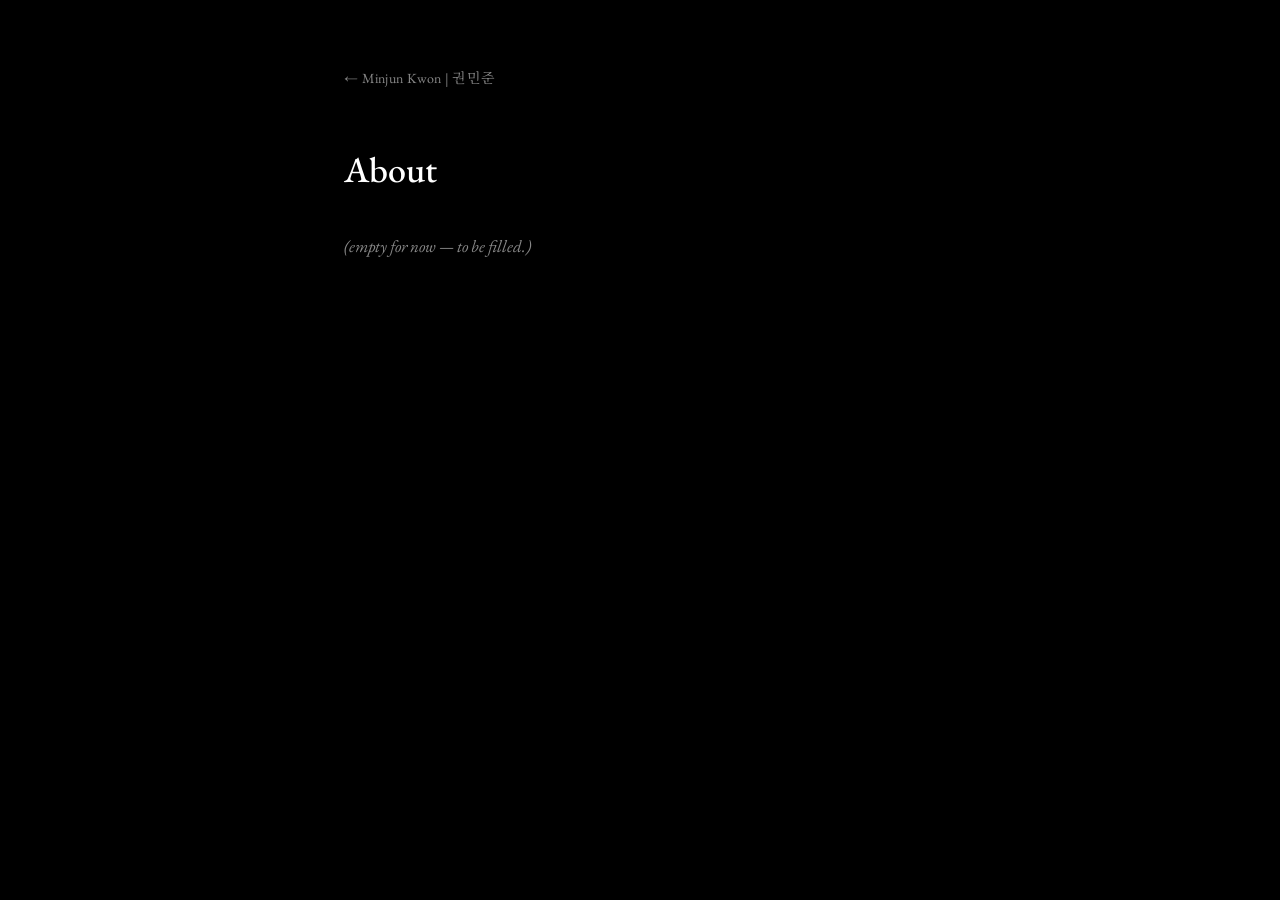
==== about.html @ 4de2fe7f "Add files via upload" ====
<!DOCTYPE html>
<html lang="en">
<head>
<meta charset="UTF-8">
<meta name="viewport" content="width=device-width, initial-scale=1.0">
<meta name="theme-color" content="#000000">
<title>About — Minjun Kwon</title>
<link rel="preconnect" href="https://fonts.googleapis.com">
<link rel="preconnect" href="https://fonts.gstatic.com" crossorigin>
<link href="https://fonts.googleapis.com/css2?family=EB+Garamond:ital,wght@0,400;0,500;1,400&family=Noto+Serif+KR:wght@400;500&display=swap" rel="stylesheet">
<link rel="stylesheet" href="style.css">
</head>
<body class="page">
<a class="back" href="index.html">← Minjun Kwon | 권민준</a>

<h1>About</h1>
<p class="muted">(empty for now — to be filled.)</p>
</body>
</html>
---- style.css ----
:root {
  --bg: #000;
  --fg: #fff;
  --muted: #888;
  --font-display: "EB Garamond", "Noto Serif KR", Georgia, serif;
  --font-ko: "Noto Serif KR", "EB Garamond", serif;
}

* { box-sizing: border-box; margin: 0; padding: 0; }

html, body {
  background: var(--bg);
  color: var(--fg);
  font-family: var(--font-display);
  min-height: 100vh;
  -webkit-font-smoothing: antialiased;
}

a { color: inherit; text-decoration: none; }
a:focus-visible { outline: 1px dashed var(--fg); outline-offset: 4px; }

/* ───── Home: arrow hub ───── */

body.home {
  display: flex;
  flex-direction: column;
  justify-content: center;
  align-items: center;
  min-height: 100vh;
  padding: 2rem 1rem 4rem;
}

.hub {
  position: relative;
  width: min(680px, 100%);
  aspect-ratio: 680 / 520;
}

.hub-svg {
  position: absolute;
  inset: 0;
  width: 100%;
  height: 100%;
}

.node {
  position: absolute;
  font-size: clamp(18px, 2.4vw, 24px);
  transform: translate(-50%, -50%);
  transition: opacity 0.25s ease;
  white-space: nowrap;
}

.node:hover { opacity: 0.55; }

/* Coordinates mirror the SVG anchor points so text and arrows align. */
.node-tl { left: 29.4%;  top: 28.8%; }   /* 200,150 */
.node-tr { left: 70.6%;  top: 28.8%; }   /* 480,150 */
.node-bl { left: 29.4%;  top: 75%;   }   /* 200,395 */
.node-br { left: 70.6%;  top: 75%;   }   /* 480,395 */

.name {
  position: absolute;
  left: 50%;
  top: 51.5%;
  transform: translate(-50%, -50%);
  text-align: center;
  line-height: 1.15;
}

.name-en {
  font-size: clamp(28px, 4.8vw, 40px);
  font-weight: 500;
  letter-spacing: 0.01em;
}

.name-ko {
  font-family: var(--font-ko);
  font-size: clamp(18px, 2.6vw, 22px);
  font-weight: 400;
  color: var(--muted);
  margin-top: 4px;
}

.copyright {
  position: fixed;
  bottom: 1.25rem;
  left: 0;
  right: 0;
  text-align: center;
  font-size: 12px;
  color: var(--muted);
}

/* ───── Subpages ───── */

body.page {
  max-width: 640px;
  margin: 0 auto;
  padding: 4rem 1.5rem 6rem;
  line-height: 1.7;
}

.back {
  display: inline-block;
  font-size: 14px;
  color: var(--muted);
  margin-bottom: 3rem;
  letter-spacing: 0.02em;
}
.back:hover { color: var(--fg); }

.page h1 {
  font-size: clamp(28px, 4vw, 36px);
  font-weight: 500;
  margin-bottom: 2rem;
}

.page p {
  font-size: 17px;
  margin-bottom: 1.25rem;
  color: #e8e8e8;
}

.page p.muted {
  color: var(--muted);
  font-style: italic;
}

/* Mobile: shrink the hub gracefully but keep the geometry */
@media (max-width: 520px) {
  .node { font-size: 16px; }
  .name-en { font-size: 24px; }
  .name-ko { font-size: 15px; }
  .copyright { font-size: 11px; }
}
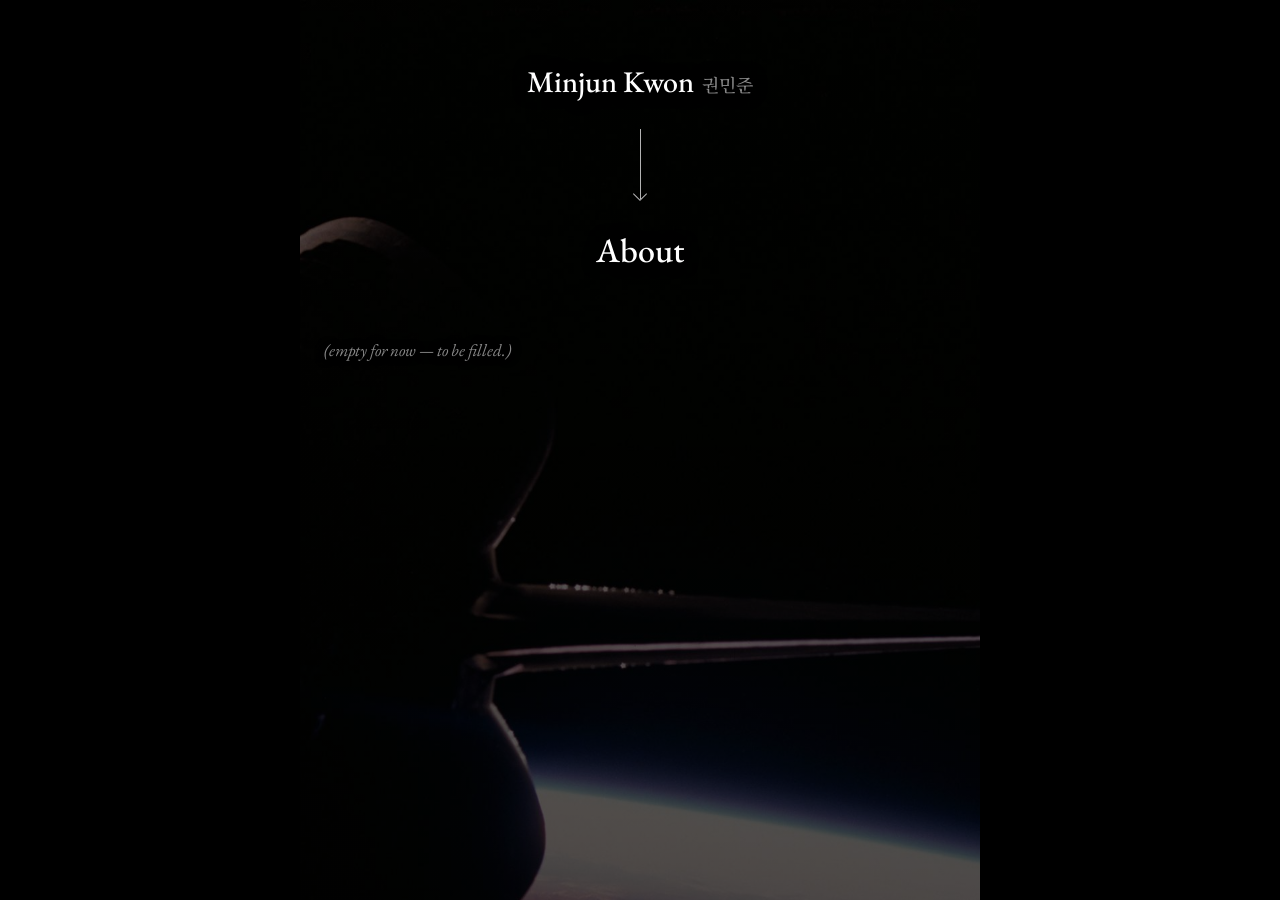
==== commit c325cc9b: "Add files via upload" ====
--- a/about.html
+++ b/about.html
@@ -11,9 +11,12 @@
 <link rel="stylesheet" href="style.css">
 </head>
 <body class="page">
-<a class="back" href="index.html">← Minjun Kwon | 권민준</a>
+<header class="page-header">
+  <a class="home-link" href="index.html">Minjun Kwon<span class="ko">권민준</span></a>
+  <span class="down-arrow" aria-hidden="true"></span>
+  <div class="page-title">About</div>
+</header>
 
-<h1>About</h1>
 <p class="muted">(empty for now — to be filled.)</p>
 </body>
 </html>
--- a/style.css
+++ b/style.css
@@ -14,6 +14,28 @@
   font-family: var(--font-display);
   min-height: 100vh;
   -webkit-font-smoothing: antialiased;
+}
+
+body.home {
+  background: #000;
+}
+
+#earth-canvas {
+  position: fixed;
+  inset: 0;
+  width: 100vw;
+  height: 100vh;
+  z-index: 0;
+  display: block;
+}
+
+/* Everything in the hub sits above the canvas. */
+body.home .hub {
+  position: relative;
+  z-index: 1;
+}
+body.home .copyright {
+  z-index: 1;
 }
 
 a { color: inherit; text-decoration: none; }
@@ -32,8 +54,8 @@
 
 .hub {
   position: relative;
-  width: min(680px, 100%);
-  aspect-ratio: 680 / 520;
+  width: min(900px, 100%);
+  aspect-ratio: 900 / 640;
 }
 
 .hub-svg {
@@ -45,27 +67,62 @@
 
 .node {
   position: absolute;
+  transform: translate(-50%, -50%);
+  text-align: center;
+  white-space: nowrap;
+  display: flex;
+  flex-direction: column;
+  align-items: center;
+  gap: 2px;
+  text-shadow: 0 0 12px rgba(0,0,0,0.8);
+}
+
+.node-label {
   font-size: clamp(18px, 2.4vw, 24px);
+  line-height: 1;
+}
+
+.node-sub {
+  font-size: clamp(11px, 1.2vw, 13px);
+  color: var(--muted);
+  font-style: italic;
+  line-height: 1;
+}
+
+/* Coordinates mirror the SVG anchor points (out of 900 × 640). */
+.node-tl { left: 25%;  top: 23.4%; }   /* 225,150 */
+.node-tr { left: 75%;  top: 23.4%; }   /* 675,150 */
+.node-bl { left: 25%;  top: 71.9%; }   /* 225,460 */
+.node-br { left: 75%;  top: 71.9%; }   /* 675,460 */
+
+/* Shake on hover — short, tilt-only, looping while hovered.
+   Wrapped in @media (hover: hover) so mobile taps don't trigger it. */
+@media (hover: hover) {
+  .node:hover {
+    animation: tilt-shake 0.18s linear infinite;
+  }
+}
+
+@keyframes tilt-shake {
+  0%   { transform: translate(-50%, -50%) rotate(0deg); }
+  25%  { transform: translate(-50%, -50%) rotate(2deg); }
+  50%  { transform: translate(-50%, -50%) rotate(0deg); }
+  75%  { transform: translate(-50%, -50%) rotate(-2deg); }
+  100% { transform: translate(-50%, -50%) rotate(0deg); }
+}
+
+@media (prefers-reduced-motion: reduce) {
+  .node:hover { animation: none; }
+}
+
+.name {
+  position: absolute;
+  left: 50%;
+  top: 50%;
   transform: translate(-50%, -50%);
-  transition: opacity 0.25s ease;
-  white-space: nowrap;
-}
-
-.node:hover { opacity: 0.55; }
-
-/* Coordinates mirror the SVG anchor points so text and arrows align. */
-.node-tl { left: 29.4%;  top: 28.8%; }   /* 200,150 */
-.node-tr { left: 70.6%;  top: 28.8%; }   /* 480,150 */
-.node-bl { left: 29.4%;  top: 75%;   }   /* 200,395 */
-.node-br { left: 70.6%;  top: 75%;   }   /* 480,395 */
-
-.name {
-  position: absolute;
-  left: 50%;
-  top: 51.5%;
-  transform: translate(-50%, -50%);
   text-align: center;
   line-height: 1.15;
+  text-shadow: 0 0 16px rgba(0,0,0,0.85);
 }
 
 .name-en {
@@ -90,15 +147,70 @@
   text-align: center;
   font-size: 12px;
   color: var(--muted);
+  text-shadow: 0 0 10px rgba(0,0,0,0.8);
 }
 
 /* ───── Subpages ───── */
 
 body.page {
-  max-width: 640px;
+  max-width: 680px;
   margin: 0 auto;
-  padding: 4rem 1.5rem 6rem;
+  padding: 3.5rem 1.5rem 6rem;
   line-height: 1.7;
+  background-image:
+    linear-gradient(rgba(0,0,0,0.55), rgba(0,0,0,0.7)),
+    url("assets/space.jpg");
+  background-size: cover;
+  background-position: center top;
+  background-attachment: fixed;
+  background-repeat: no-repeat;
+  min-height: 100vh;
+}
+
+/* Header: name points down to the page name (Asher-style). */
+.page-header {
+  text-align: center;
+  margin-bottom: 3.5rem;
+}
+
+.page-header .home-link {
+  font-size: clamp(22px, 3.4vw, 30px);
+  font-weight: 500;
+  text-shadow: 0 0 16px rgba(0,0,0,0.9);
+}
+
+.page-header .home-link .ko {
+  font-family: var(--font-ko);
+  font-size: 0.6em;
+  color: var(--muted);
+  margin-left: 0.4em;
+}
+
+.page-header .down-arrow {
+  display: block;
+  margin: 1.4rem auto;
+  width: 1px;
+  height: 70px;
+  position: relative;
+  background: rgba(255,255,255,0.7);
+}
+.page-header .down-arrow::after {
+  content: "";
+  position: absolute;
+  bottom: 0;
+  left: 50%;
+  transform: translateX(-50%);
+  width: 9px;
+  height: 9px;
+  border-right: 1px solid rgba(255,255,255,0.7);
+  border-bottom: 1px solid rgba(255,255,255,0.7);
+  transform: translateX(-50%) rotate(45deg);
+}
+
+.page-header .page-title {
+  font-size: clamp(26px, 4vw, 34px);
+  font-weight: 500;
+  text-shadow: 0 0 16px rgba(0,0,0,0.9);
 }
 
 .back {
@@ -114,22 +226,41 @@
   font-size: clamp(28px, 4vw, 36px);
   font-weight: 500;
   margin-bottom: 2rem;
+}
+
+.section {
+  margin-bottom: 2.5rem;
+}
+.section h2 {
+  font-size: 22px;
+  font-weight: 400;
+  padding-bottom: 0.6rem;
+  border-bottom: 1px solid rgba(255,255,255,0.25);
+  margin-bottom: 1.2rem;
 }
 
 .page p {
   font-size: 17px;
   margin-bottom: 1.25rem;
   color: #e8e8e8;
+  text-shadow: 0 0 10px rgba(0,0,0,0.7);
 }
 
 .page p.muted {
   color: var(--muted);
   font-style: italic;
 }
+
+.page a.inline-link {
+  color: #fff;
+  border-bottom: 1px solid rgba(255,255,255,0.4);
+}
+.page a.inline-link:hover { border-bottom-color: #fff; }
 
 /* Mobile: shrink the hub gracefully but keep the geometry */
 @media (max-width: 520px) {
-  .node { font-size: 16px; }
+  .node-label { font-size: 15px; }
+  .node-sub { font-size: 10px; }
   .name-en { font-size: 24px; }
   .name-ko { font-size: 15px; }
   .copyright { font-size: 11px; }
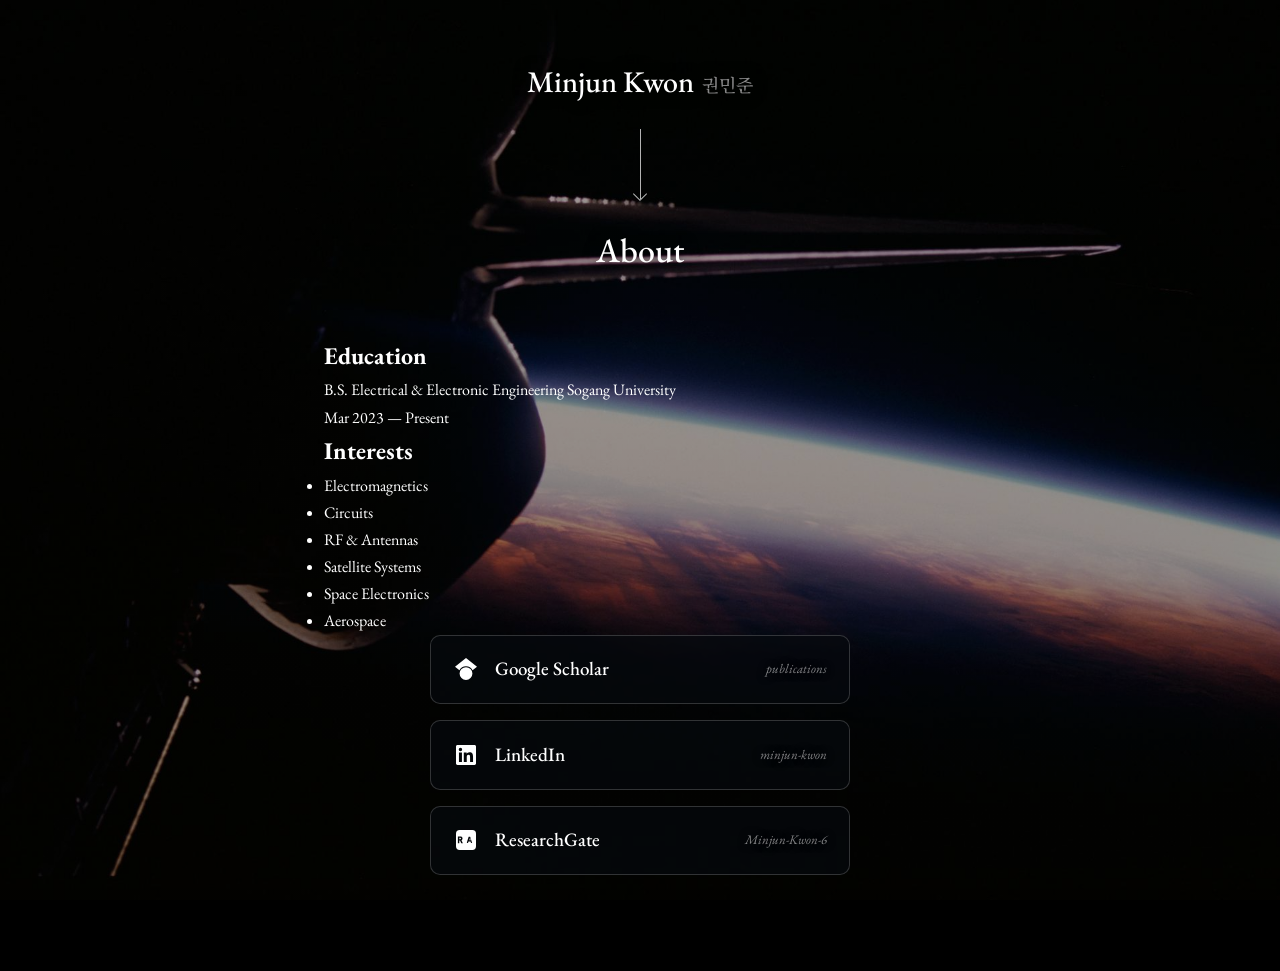
==== commit 1ab7323b: "Update about.html" ====
--- a/about.html
+++ b/about.html
@@ -17,6 +17,55 @@
   <div class="page-title">About</div>
 </header>
 
-<p class="muted">(empty for now — to be filled.)</p>
+<div class="about-body">
+  <section class="about-section">
+    <h2>Education</h2>
+    <div class="about-entry">
+      <div class="about-entry-main">
+        <span class="about-entry-title">B.S. Electrical &amp; Electronic Engineering</span>
+        <span class="about-entry-sub">Sogang University</span>
+      </div>
+      <span class="about-entry-meta">Mar 2023 — Present</span>
+    </div>
+  </section>
+
+  <section class="about-section">
+    <h2>Interests</h2>
+    <ul class="about-tags">
+      <li>Electromagnetics</li>
+      <li>Circuits</li>
+      <li>RF &amp; Antennas</li>
+      <li>Satellite Systems</li>
+      <li>Space Electronics</li>
+      <li>Aerospace</li>
+    </ul>
+  </section>
+</div>
+
+<div class="platform-links about-links">
+  <a class="platform-link" href="https://scholar.google.com/citations?hl=en&user=caLp6-sAAAAJ" target="_blank" rel="noopener noreferrer">
+    <span class="platform-logo platform-logo-scholar" aria-hidden="true">
+      <svg viewBox="0 0 24 24" width="22" height="22" fill="currentColor"><path d="M12 24a7 7 0 1 1 0-14 7 7 0 0 1 0 14zm0-24L0 9.5l4.838 3.94A8 8 0 0 1 12 9a8 8 0 0 1 7.162 4.44L24 9.5z"/></svg>
+    </span>
+    <span class="platform-name">Google Scholar</span>
+    <span class="platform-handle">publications</span>
+  </a>
+
+  <a class="platform-link" href="https://www.linkedin.com/in/minjun-kwon-b9b861235/" target="_blank" rel="noopener noreferrer">
+    <span class="platform-logo platform-logo-linkedin" aria-hidden="true">
+      <svg viewBox="0 0 24 24" width="20" height="20" fill="currentColor"><path d="M20.45 20.45h-3.56v-5.57c0-1.33-.02-3.04-1.85-3.04-1.85 0-2.14 1.45-2.14 2.94v5.67H9.35V9h3.41v1.56h.05c.48-.9 1.63-1.85 3.36-1.85 3.6 0 4.27 2.37 4.27 5.45v6.29zM5.34 7.43a2.06 2.06 0 1 1 0-4.13 2.06 2.06 0 0 1 0 4.13zM7.12 20.45H3.55V9h3.57v11.45zM22.22 0H1.77C.79 0 0 .77 0 1.73v20.54C0 23.22.79 24 1.77 24h20.45c.98 0 1.78-.78 1.78-1.73V1.73C24 .77 23.2 0 22.22 0z"/></svg>
+    </span>
+    <span class="platform-name">LinkedIn</span>
+    <span class="platform-handle">minjun-kwon</span>
+  </a>
+
+  <a class="platform-link" href="https://www.researchgate.net/profile/Minjun-Kwon-6" target="_blank" rel="noopener noreferrer">
+    <span class="platform-logo platform-logo-rg" aria-hidden="true">
+      <svg viewBox="0 0 24 24" width="20" height="20" fill="currentColor"><path d="M19.586 0H4.414A4.414 4.414 0 0 0 0 4.414v15.172A4.414 4.414 0 0 0 4.414 24h15.172A4.414 4.414 0 0 0 24 19.586V4.414A4.414 4.414 0 0 0 19.586 0zM8.25 15.5c-.02.28-.06.5-.36.5H6.6c-.28 0-.35-.2-.45-.42l-1.3-3.02h-.9V15.5c0 .3-.12.5-.42.5h-.9c-.3 0-.38-.2-.38-.5V8.2c0-.3.08-.5.38-.5h2.5c1.6 0 2.7.7 2.7 2.35 0 1.05-.5 1.75-1.3 2.1l1.3 2.9c.06.14.08.24.08.35v.1zM4 9.15v1.9h1c.6 0 1-.3 1-.95s-.4-.95-1-.95H4zm15.4 5.9c0 .28-.1.45-.4.45h-.7c-.3 0-.42-.13-.5-.4l-.4-1.3h-2.4l-.4 1.3c-.08.27-.2.4-.5.4h-.7c-.3 0-.4-.17-.4-.45 0-.06 0-.12.03-.2l2.05-6.35c.1-.3.24-.5.6-.5h.85c.36 0 .5.2.6.5l2.05 6.35c.03.08.03.14.03.2h-.7zm-3.4-2.85h1.7l-.85-2.8-.85 2.8z"/></svg>
+    </span>
+    <span class="platform-name">ResearchGate</span>
+    <span class="platform-handle">Minjun-Kwon-6</span>
+  </a>
+</div>
 </body>
 </html>
--- a/style.css
+++ b/style.css
@@ -80,6 +80,8 @@
 .node-label {
   font-size: clamp(18px, 2.4vw, 24px);
   line-height: 1;
+  transition: letter-spacing 0.8s cubic-bezier(.22,.61,.36,1),
+              text-shadow 0.6s ease;
 }
 
 .node-sub {
@@ -87,6 +89,7 @@
   color: var(--muted);
   font-style: italic;
   line-height: 1;
+  transition: color 0.6s ease, letter-spacing 0.8s cubic-bezier(.22,.61,.36,1);
 }
 
 /* Coordinates mirror the SVG anchor points (out of 900 × 640). */
@@ -95,24 +98,24 @@
 .node-bl { left: 25%;  top: 71.9%; }   /* 225,460 */
 .node-br { left: 75%;  top: 71.9%; }   /* 675,460 */
 
-/* Shake on hover — short, tilt-only, looping while hovered.
-   Wrapped in @media (hover: hover) so mobile taps don't trigger it. */
+/* Hover: signal bloom (luminous halo) + a gentle letter-spacing expansion,
+   like the label coming into focus. Guarded for hover-capable devices, and
+   disabled under reduced-motion. */
 @media (hover: hover) {
-  .node:hover {
-    animation: tilt-shake 0.18s linear infinite;
-  }
-}
-
-@keyframes tilt-shake {
-  0%   { transform: translate(-50%, -50%) rotate(0deg); }
-  25%  { transform: translate(-50%, -50%) rotate(2deg); }
-  50%  { transform: translate(-50%, -50%) rotate(0deg); }
-  75%  { transform: translate(-50%, -50%) rotate(-2deg); }
-  100% { transform: translate(-50%, -50%) rotate(0deg); }
+  .node:hover .node-label {
+    letter-spacing: 0.18em;
+    text-shadow: 0 0 18px rgba(150,190,255,0.85), 0 0 4px rgba(255,255,255,0.6);
+  }
+  .node:hover .node-sub {
+    letter-spacing: 0.06em;
+    color: rgba(174,200,255,0.7);
+  }
 }
 
 @media (prefers-reduced-motion: reduce) {
-  .node:hover { animation: none; }
+  .node-label, .node-sub { transition: none; }
+  .node:hover .node-label { letter-spacing: normal; }
+  .node:hover .node-sub { letter-spacing: normal; }
 }
 
 .name {
@@ -157,14 +160,23 @@
   margin: 0 auto;
   padding: 3.5rem 1.5rem 6rem;
   line-height: 1.7;
+  min-height: 100vh;
+  position: relative;
+  z-index: 0;
+}
+
+/* Full-viewport background photo, fixed behind the text column. */
+body.page::before {
+  content: "";
+  position: fixed;
+  inset: 0;
+  z-index: -1;
   background-image:
-    linear-gradient(rgba(0,0,0,0.55), rgba(0,0,0,0.7)),
+    linear-gradient(rgba(0,0,0,0.35), rgba(0,0,0,0.5)),
     url("assets/space.jpg");
   background-size: cover;
-  background-position: center top;
-  background-attachment: fixed;
+  background-position: center bottom;
   background-repeat: no-repeat;
-  min-height: 100vh;
 }
 
 /* Header: name points down to the page name (Asher-style). */
@@ -177,6 +189,22 @@
   font-size: clamp(22px, 3.4vw, 30px);
   font-weight: 500;
   text-shadow: 0 0 16px rgba(0,0,0,0.9);
+  transition: letter-spacing 0.8s cubic-bezier(.22,.61,.36,1),
+              text-shadow 0.6s ease;
+}
+
+@media (hover: hover) {
+  .page-header .home-link:hover {
+    letter-spacing: 0.12em;
+    text-shadow: 0 0 16px rgba(0,0,0,0.9),
+                 0 0 18px rgba(150,190,255,0.85),
+                 0 0 4px rgba(255,255,255,0.6);
+  }
+}
+
+@media (prefers-reduced-motion: reduce) {
+  .page-header .home-link { transition: none; }
+  .page-header .home-link:hover { letter-spacing: normal; }
 }
 
 .page-header .home-link .ko {
@@ -257,6 +285,76 @@
 }
 .page a.inline-link:hover { border-bottom-color: #fff; }
 
+/* ── Writing: platform links (Medium, Brunch) ── */
+.platform-links {
+  display: flex;
+  flex-direction: column;
+  gap: 1rem;
+  max-width: 420px;
+  margin: 0 auto;
+}
+
+.platform-link {
+  display: flex;
+  align-items: center;
+  gap: 16px;
+  padding: 1.1rem 1.4rem;
+  border: 0.5px solid rgba(255,255,255,0.18);
+  border-radius: 10px;
+  background: rgba(8,10,16,0.62);
+  backdrop-filter: blur(2px);
+  -webkit-backdrop-filter: blur(2px);
+  color: #fff;
+  transition: border-color 0.5s ease, background 0.5s ease,
+              letter-spacing 0.8s cubic-bezier(.22,.61,.36,1),
+              box-shadow 0.6s ease;
+}
+
+.platform-logo {
+  display: inline-flex;
+  align-items: center;
+  justify-content: center;
+  width: 26px;
+  flex-shrink: 0;
+  color: #fff;
+}
+
+/* Brunch's official quill mark (white, transparent). */
+.platform-logo-brunch img {
+  display: block;
+  height: 26px;
+  width: auto;
+  opacity: 0.92;
+}
+
+.platform-name {
+  font-size: 19px;
+  font-weight: 500;
+}
+
+.platform-handle {
+  margin-left: auto;
+  font-size: 13px;
+  font-style: italic;
+  color: rgba(255,255,255,0.5);
+  text-shadow: 0 0 8px rgba(0,0,0,0.9);
+  transition: color 0.5s ease;
+}
+
+@media (hover: hover) {
+  .platform-link:hover {
+    border-color: rgba(150,190,255,0.5);
+    background: rgba(150,190,255,0.04);
+    box-shadow: 0 0 24px rgba(150,190,255,0.12);
+  }
+  .platform-link:hover .platform-name {
+    text-shadow: 0 0 16px rgba(150,190,255,0.7);
+  }
+  .platform-link:hover .platform-handle {
+    color: rgba(174,200,255,0.7);
+  }
+}
+
 /* Mobile: shrink the hub gracefully but keep the geometry */
 @media (max-width: 520px) {
   .node-label { font-size: 15px; }
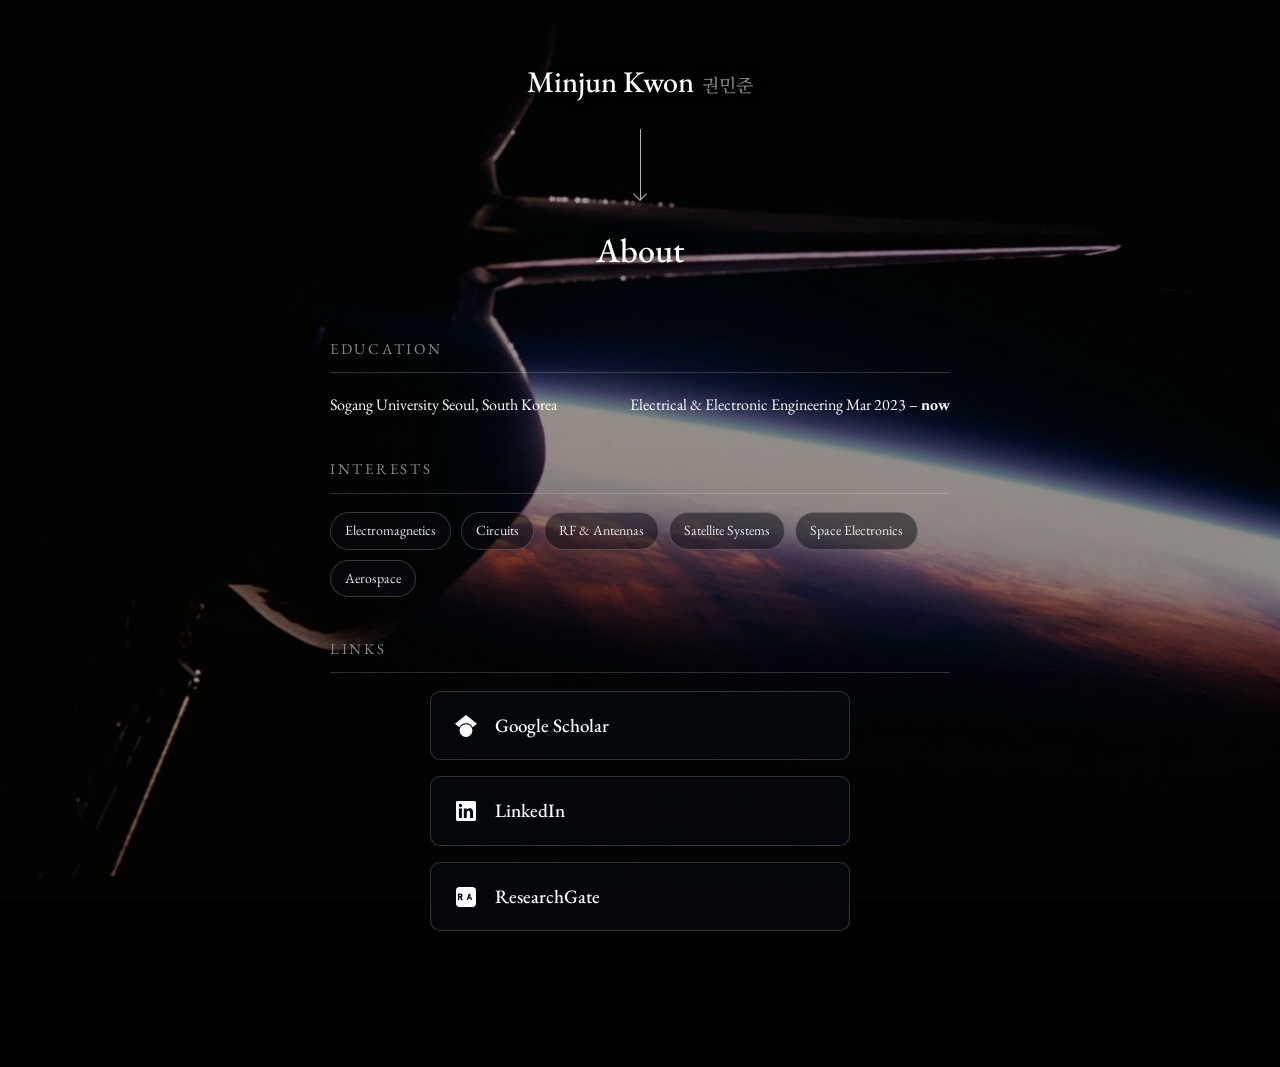
==== commit fdcbcbed: "Update about.html" ====
--- a/about.html
+++ b/about.html
@@ -21,11 +21,14 @@
   <section class="about-section">
     <h2>Education</h2>
     <div class="about-entry">
-      <div class="about-entry-main">
-        <span class="about-entry-title">B.S. Electrical &amp; Electronic Engineering</span>
-        <span class="about-entry-sub">Sogang University</span>
+      <div class="about-entry-line">
+        <span class="about-entry-school">Sogang University</span>
+        <span class="about-entry-place">Seoul, South Korea</span>
       </div>
-      <span class="about-entry-meta">Mar 2023 — Present</span>
+      <div class="about-entry-line">
+        <span class="about-entry-degree">Electrical &amp; Electronic Engineering</span>
+        <span class="about-entry-date">Mar 2023 – <strong>now</strong></span>
+      </div>
     </div>
   </section>
 
@@ -40,32 +43,32 @@
       <li>Aerospace</li>
     </ul>
   </section>
-</div>
 
-<div class="platform-links about-links">
-  <a class="platform-link" href="https://scholar.google.com/citations?hl=en&user=caLp6-sAAAAJ" target="_blank" rel="noopener noreferrer">
-    <span class="platform-logo platform-logo-scholar" aria-hidden="true">
-      <svg viewBox="0 0 24 24" width="22" height="22" fill="currentColor"><path d="M12 24a7 7 0 1 1 0-14 7 7 0 0 1 0 14zm0-24L0 9.5l4.838 3.94A8 8 0 0 1 12 9a8 8 0 0 1 7.162 4.44L24 9.5z"/></svg>
-    </span>
-    <span class="platform-name">Google Scholar</span>
-    <span class="platform-handle">publications</span>
-  </a>
+  <section class="about-section about-links-section">
+    <h2>Links</h2>
+    <div class="platform-links about-links">
+    <a class="platform-link" href="https://scholar.google.com/citations?hl=en&user=caLp6-sAAAAJ" target="_blank" rel="noopener noreferrer">
+      <span class="platform-logo platform-logo-scholar" aria-hidden="true">
+        <svg viewBox="0 0 24 24" width="22" height="22" fill="currentColor"><path d="M12 24a7 7 0 1 1 0-14 7 7 0 0 1 0 14zm0-24L0 9.5l4.838 3.94A8 8 0 0 1 12 9a8 8 0 0 1 7.162 4.44L24 9.5z"/></svg>
+      </span>
+      <span class="platform-name">Google Scholar</span>
+    </a>
 
-  <a class="platform-link" href="https://www.linkedin.com/in/minjun-kwon-b9b861235/" target="_blank" rel="noopener noreferrer">
-    <span class="platform-logo platform-logo-linkedin" aria-hidden="true">
-      <svg viewBox="0 0 24 24" width="20" height="20" fill="currentColor"><path d="M20.45 20.45h-3.56v-5.57c0-1.33-.02-3.04-1.85-3.04-1.85 0-2.14 1.45-2.14 2.94v5.67H9.35V9h3.41v1.56h.05c.48-.9 1.63-1.85 3.36-1.85 3.6 0 4.27 2.37 4.27 5.45v6.29zM5.34 7.43a2.06 2.06 0 1 1 0-4.13 2.06 2.06 0 0 1 0 4.13zM7.12 20.45H3.55V9h3.57v11.45zM22.22 0H1.77C.79 0 0 .77 0 1.73v20.54C0 23.22.79 24 1.77 24h20.45c.98 0 1.78-.78 1.78-1.73V1.73C24 .77 23.2 0 22.22 0z"/></svg>
-    </span>
-    <span class="platform-name">LinkedIn</span>
-    <span class="platform-handle">minjun-kwon</span>
-  </a>
+    <a class="platform-link" href="https://www.linkedin.com/in/minjun-kwon-b9b861235/" target="_blank" rel="noopener noreferrer">
+      <span class="platform-logo platform-logo-linkedin" aria-hidden="true">
+        <svg viewBox="0 0 24 24" width="20" height="20" fill="currentColor"><path d="M20.45 20.45h-3.56v-5.57c0-1.33-.02-3.04-1.85-3.04-1.85 0-2.14 1.45-2.14 2.94v5.67H9.35V9h3.41v1.56h.05c.48-.9 1.63-1.85 3.36-1.85 3.6 0 4.27 2.37 4.27 5.45v6.29zM5.34 7.43a2.06 2.06 0 1 1 0-4.13 2.06 2.06 0 0 1 0 4.13zM7.12 20.45H3.55V9h3.57v11.45zM22.22 0H1.77C.79 0 0 .77 0 1.73v20.54C0 23.22.79 24 1.77 24h20.45c.98 0 1.78-.78 1.78-1.73V1.73C24 .77 23.2 0 22.22 0z"/></svg>
+      </span>
+      <span class="platform-name">LinkedIn</span>
+    </a>
 
-  <a class="platform-link" href="https://www.researchgate.net/profile/Minjun-Kwon-6" target="_blank" rel="noopener noreferrer">
-    <span class="platform-logo platform-logo-rg" aria-hidden="true">
-      <svg viewBox="0 0 24 24" width="20" height="20" fill="currentColor"><path d="M19.586 0H4.414A4.414 4.414 0 0 0 0 4.414v15.172A4.414 4.414 0 0 0 4.414 24h15.172A4.414 4.414 0 0 0 24 19.586V4.414A4.414 4.414 0 0 0 19.586 0zM8.25 15.5c-.02.28-.06.5-.36.5H6.6c-.28 0-.35-.2-.45-.42l-1.3-3.02h-.9V15.5c0 .3-.12.5-.42.5h-.9c-.3 0-.38-.2-.38-.5V8.2c0-.3.08-.5.38-.5h2.5c1.6 0 2.7.7 2.7 2.35 0 1.05-.5 1.75-1.3 2.1l1.3 2.9c.06.14.08.24.08.35v.1zM4 9.15v1.9h1c.6 0 1-.3 1-.95s-.4-.95-1-.95H4zm15.4 5.9c0 .28-.1.45-.4.45h-.7c-.3 0-.42-.13-.5-.4l-.4-1.3h-2.4l-.4 1.3c-.08.27-.2.4-.5.4h-.7c-.3 0-.4-.17-.4-.45 0-.06 0-.12.03-.2l2.05-6.35c.1-.3.24-.5.6-.5h.85c.36 0 .5.2.6.5l2.05 6.35c.03.08.03.14.03.2h-.7zm-3.4-2.85h1.7l-.85-2.8-.85 2.8z"/></svg>
-    </span>
-    <span class="platform-name">ResearchGate</span>
-    <span class="platform-handle">Minjun-Kwon-6</span>
-  </a>
+    <a class="platform-link" href="https://www.researchgate.net/profile/Minjun-Kwon-6" target="_blank" rel="noopener noreferrer">
+      <span class="platform-logo platform-logo-rg" aria-hidden="true">
+        <svg viewBox="0 0 24 24" width="20" height="20" fill="currentColor"><path d="M19.586 0H4.414A4.414 4.414 0 0 0 0 4.414v15.172A4.414 4.414 0 0 0 4.414 24h15.172A4.414 4.414 0 0 0 24 19.586V4.414A4.414 4.414 0 0 0 19.586 0zM8.25 15.5c-.02.28-.06.5-.36.5H6.6c-.28 0-.35-.2-.45-.42l-1.3-3.02h-.9V15.5c0 .3-.12.5-.42.5h-.9c-.3 0-.38-.2-.38-.5V8.2c0-.3.08-.5.38-.5h2.5c1.6 0 2.7.7 2.7 2.35 0 1.05-.5 1.75-1.3 2.1l1.3 2.9c.06.14.08.24.08.35v.1zM4 9.15v1.9h1c.6 0 1-.3 1-.95s-.4-.95-1-.95H4zm15.4 5.9c0 .28-.1.45-.4.45h-.7c-.3 0-.42-.13-.5-.4l-.4-1.3h-2.4l-.4 1.3c-.08.27-.2.4-.5.4h-.7c-.3 0-.4-.17-.4-.45 0-.06 0-.12.03-.2l2.05-6.35c.1-.3.24-.5.6-.5h.85c.36 0 .5.2.6.5l2.05 6.35c.03.08.03.14.03.2h-.7zm-3.4-2.85h1.7l-.85-2.8-.85 2.8z"/></svg>
+      </span>
+      <span class="platform-name">ResearchGate</span>
+    </a>
+  </div>
+  </section>
 </div>
 </body>
 </html>
--- a/style.css
+++ b/style.css
@@ -355,6 +355,82 @@
   }
 }
 
+/* ── About: education, interests, profile links ── */
+.about-body {
+  max-width: 620px;
+  margin: 0 auto 2.5rem;
+}
+
+.about-section {
+  margin-bottom: 2.4rem;
+}
+.about-section h2 {
+  font-size: 15px;
+  font-weight: 400;
+  letter-spacing: 0.18em;
+  text-transform: uppercase;
+  color: var(--muted);
+  padding-bottom: 0.7rem;
+  margin-bottom: 1.1rem;
+  border-bottom: 1px solid rgba(255,255,255,0.18);
+}
+
+.about-entry {
+  display: flex;
+  justify-content: space-between;
+  align-items: baseline;
+  gap: 1rem;
+}
+.about-entry-main {
+  display: flex;
+  flex-direction: column;
+  gap: 3px;
+}
+.about-entry-title {
+  font-size: 18px;
+  color: #fff;
+  text-shadow: 0 0 10px rgba(0,0,0,0.8);
+}
+.about-entry-sub {
+  font-size: 15px;
+  font-style: italic;
+  color: rgba(255,255,255,0.6);
+}
+.about-entry-meta {
+  font-size: 14px;
+  color: var(--muted);
+  white-space: nowrap;
+  text-shadow: 0 0 8px rgba(0,0,0,0.9);
+}
+
+.about-tags {
+  list-style: none;
+  display: flex;
+  flex-wrap: wrap;
+  gap: 10px;
+  padding: 0;
+  margin: 0;
+}
+.about-tags li {
+  font-size: 14px;
+  color: #e6e8ec;
+  padding: 6px 14px;
+  border: 0.5px solid rgba(255,255,255,0.2);
+  border-radius: 100px;
+  background: rgba(8,10,16,0.5);
+  transition: border-color 0.5s ease, color 0.5s ease;
+}
+@media (hover: hover) {
+  .about-tags li:hover {
+    border-color: rgba(150,190,255,0.5);
+    color: rgba(200,220,255,0.95);
+  }
+}
+
+.about-links {
+  margin-top: 0;
+}
+
 /* Mobile: shrink the hub gracefully but keep the geometry */
 @media (max-width: 520px) {
   .node-label { font-size: 15px; }
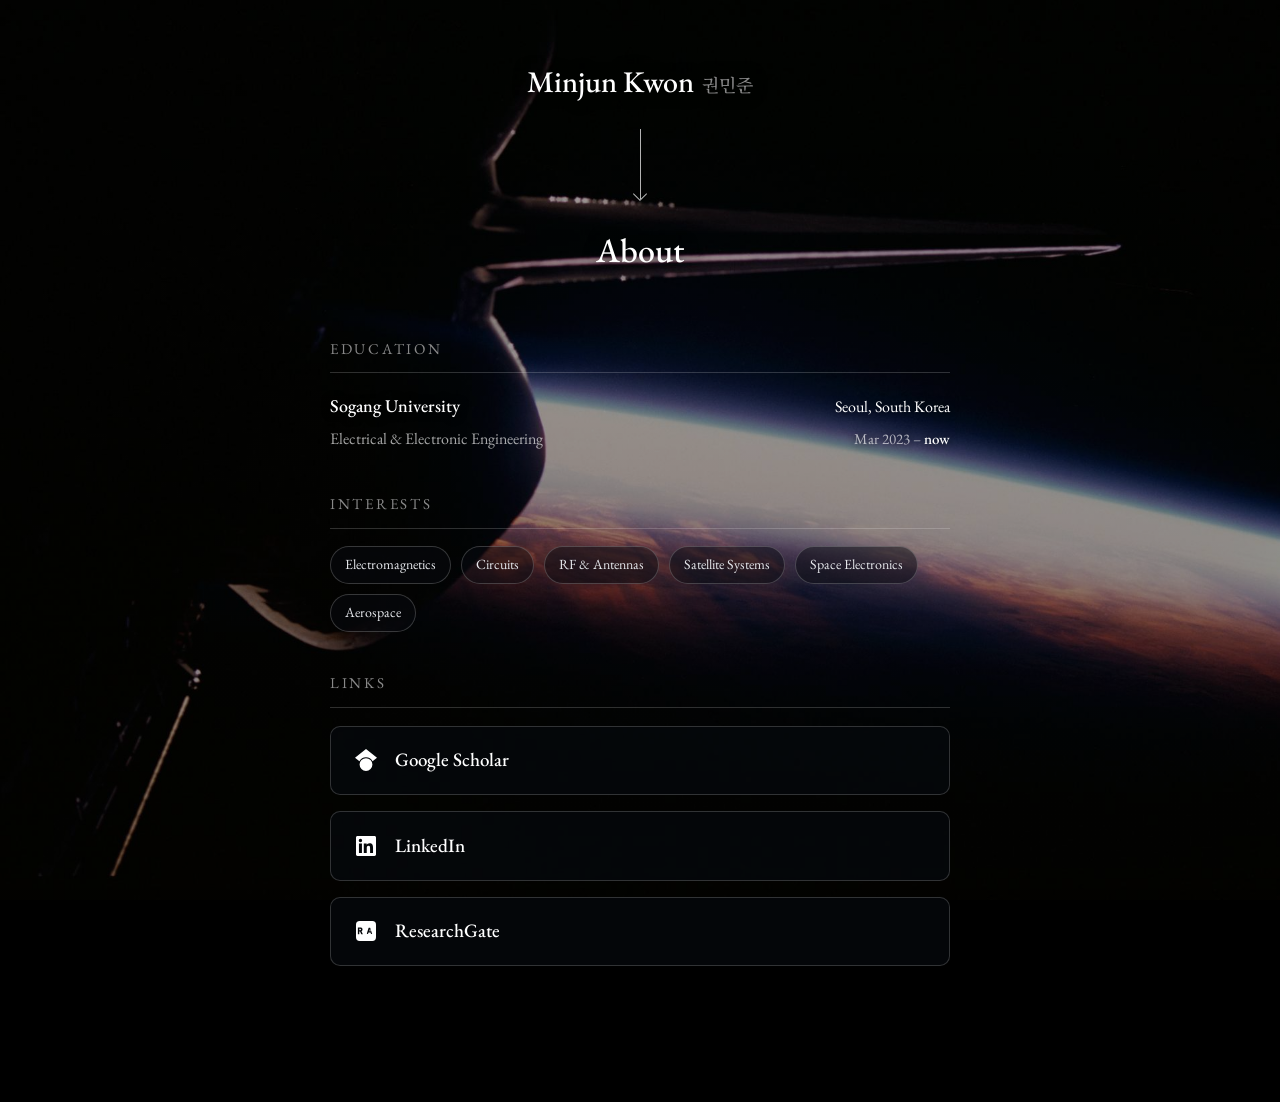
==== commit c3f57032: "Update about.html" ====
--- a/about.html
+++ b/about.html
@@ -8,7 +8,7 @@
 <link rel="preconnect" href="https://fonts.googleapis.com">
 <link rel="preconnect" href="https://fonts.gstatic.com" crossorigin>
 <link href="https://fonts.googleapis.com/css2?family=EB+Garamond:ital,wght@0,400;0,500;1,400&family=Noto+Serif+KR:wght@400;500&display=swap" rel="stylesheet">
-<link rel="stylesheet" href="style.css">
+<link rel="stylesheet" href="style.css?v=2">
 </head>
 <body class="page">
 <header class="page-header">
--- a/style.css
+++ b/style.css
@@ -377,30 +377,40 @@
 
 .about-entry {
   display: flex;
+  flex-direction: column;
+  gap: 4px;
+}
+.about-entry-line {
+  display: flex;
   justify-content: space-between;
   align-items: baseline;
   gap: 1rem;
 }
-.about-entry-main {
-  display: flex;
-  flex-direction: column;
-  gap: 3px;
-}
-.about-entry-title {
+.about-entry-school {
   font-size: 18px;
+  font-weight: 500;
   color: #fff;
   text-shadow: 0 0 10px rgba(0,0,0,0.8);
 }
-.about-entry-sub {
-  font-size: 15px;
-  font-style: italic;
-  color: rgba(255,255,255,0.6);
-}
-.about-entry-meta {
-  font-size: 14px;
-  color: var(--muted);
+.about-entry-place {
+  font-size: 16px;
+  color: #fff;
   white-space: nowrap;
   text-shadow: 0 0 8px rgba(0,0,0,0.9);
+}
+.about-entry-degree {
+  font-size: 16px;
+  color: rgba(255,255,255,0.65);
+}
+.about-entry-date {
+  font-size: 15px;
+  color: rgba(255,255,255,0.65);
+  white-space: nowrap;
+  text-shadow: 0 0 8px rgba(0,0,0,0.9);
+}
+.about-entry-date strong {
+  color: #fff;
+  font-weight: 500;
 }
 
 .about-tags {
@@ -429,6 +439,7 @@
 
 .about-links {
   margin-top: 0;
+  max-width: none;
 }
 
 /* Mobile: shrink the hub gracefully but keep the geometry */
